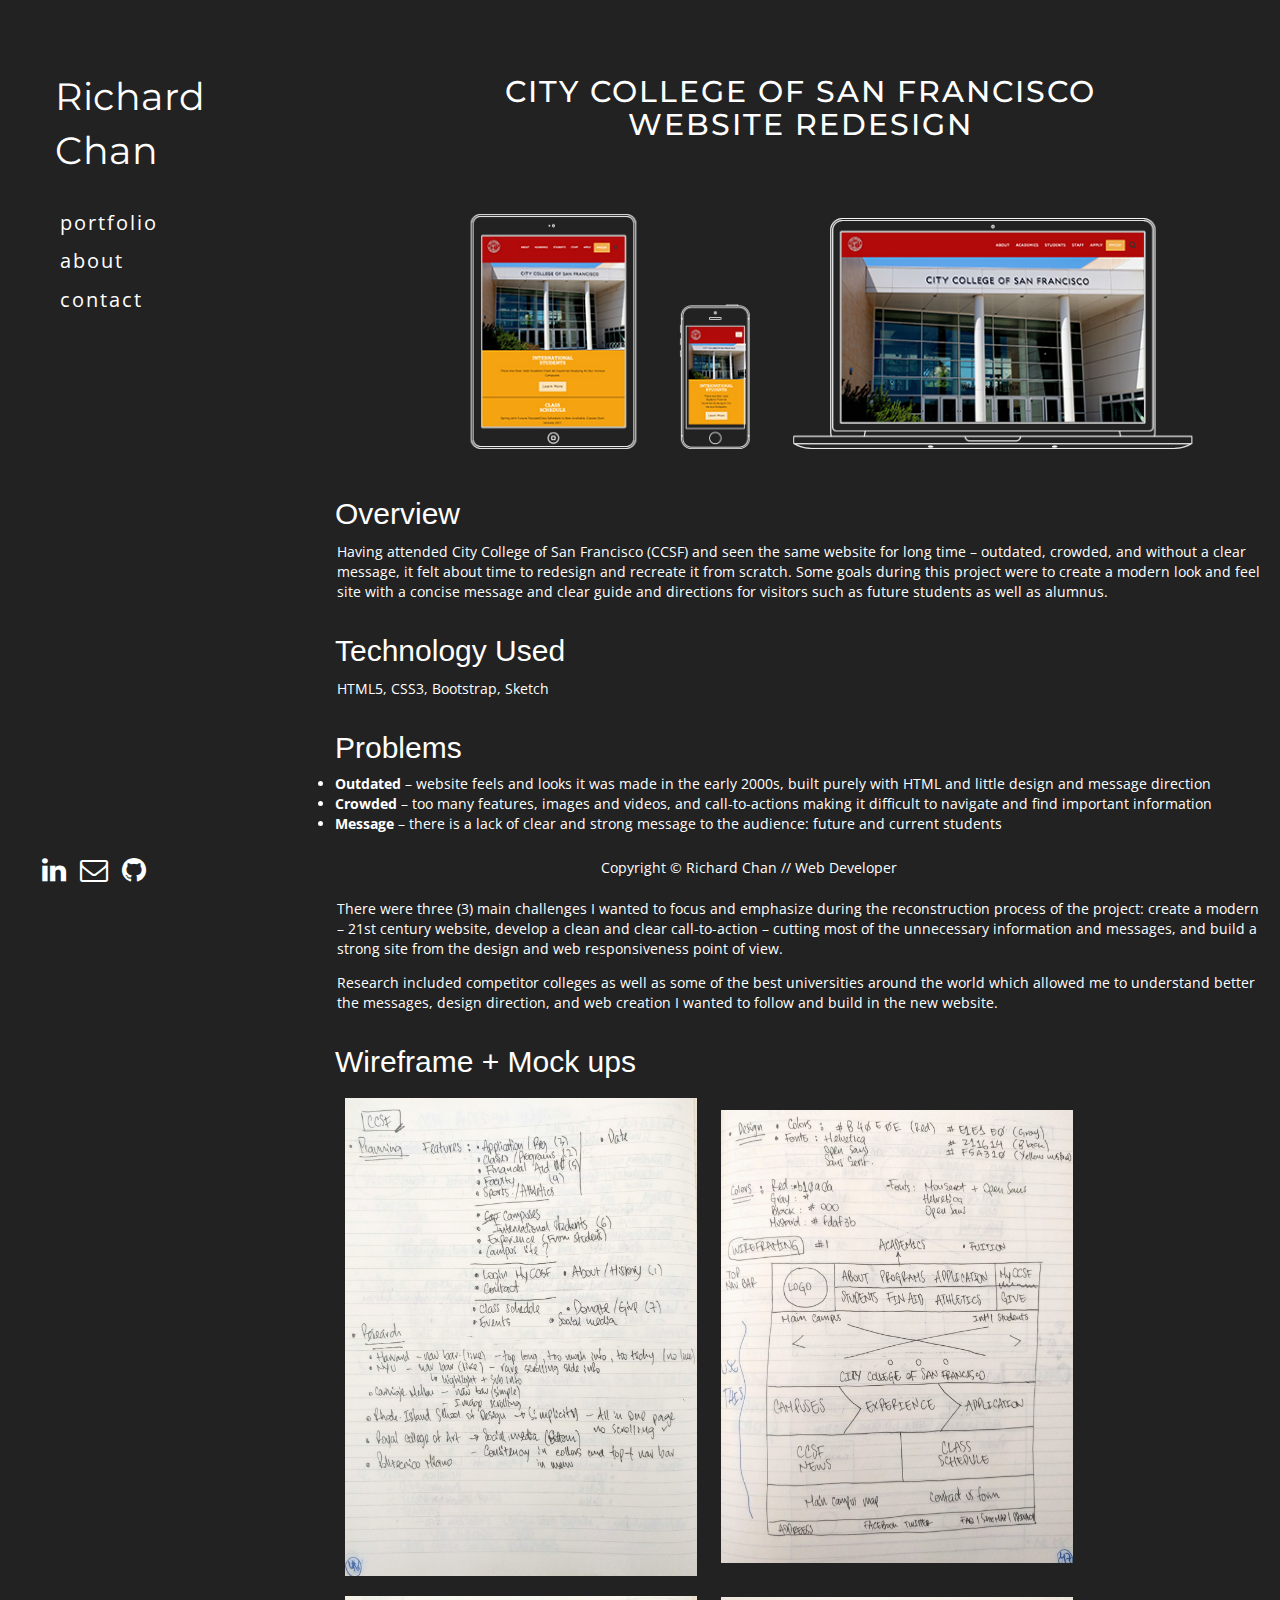
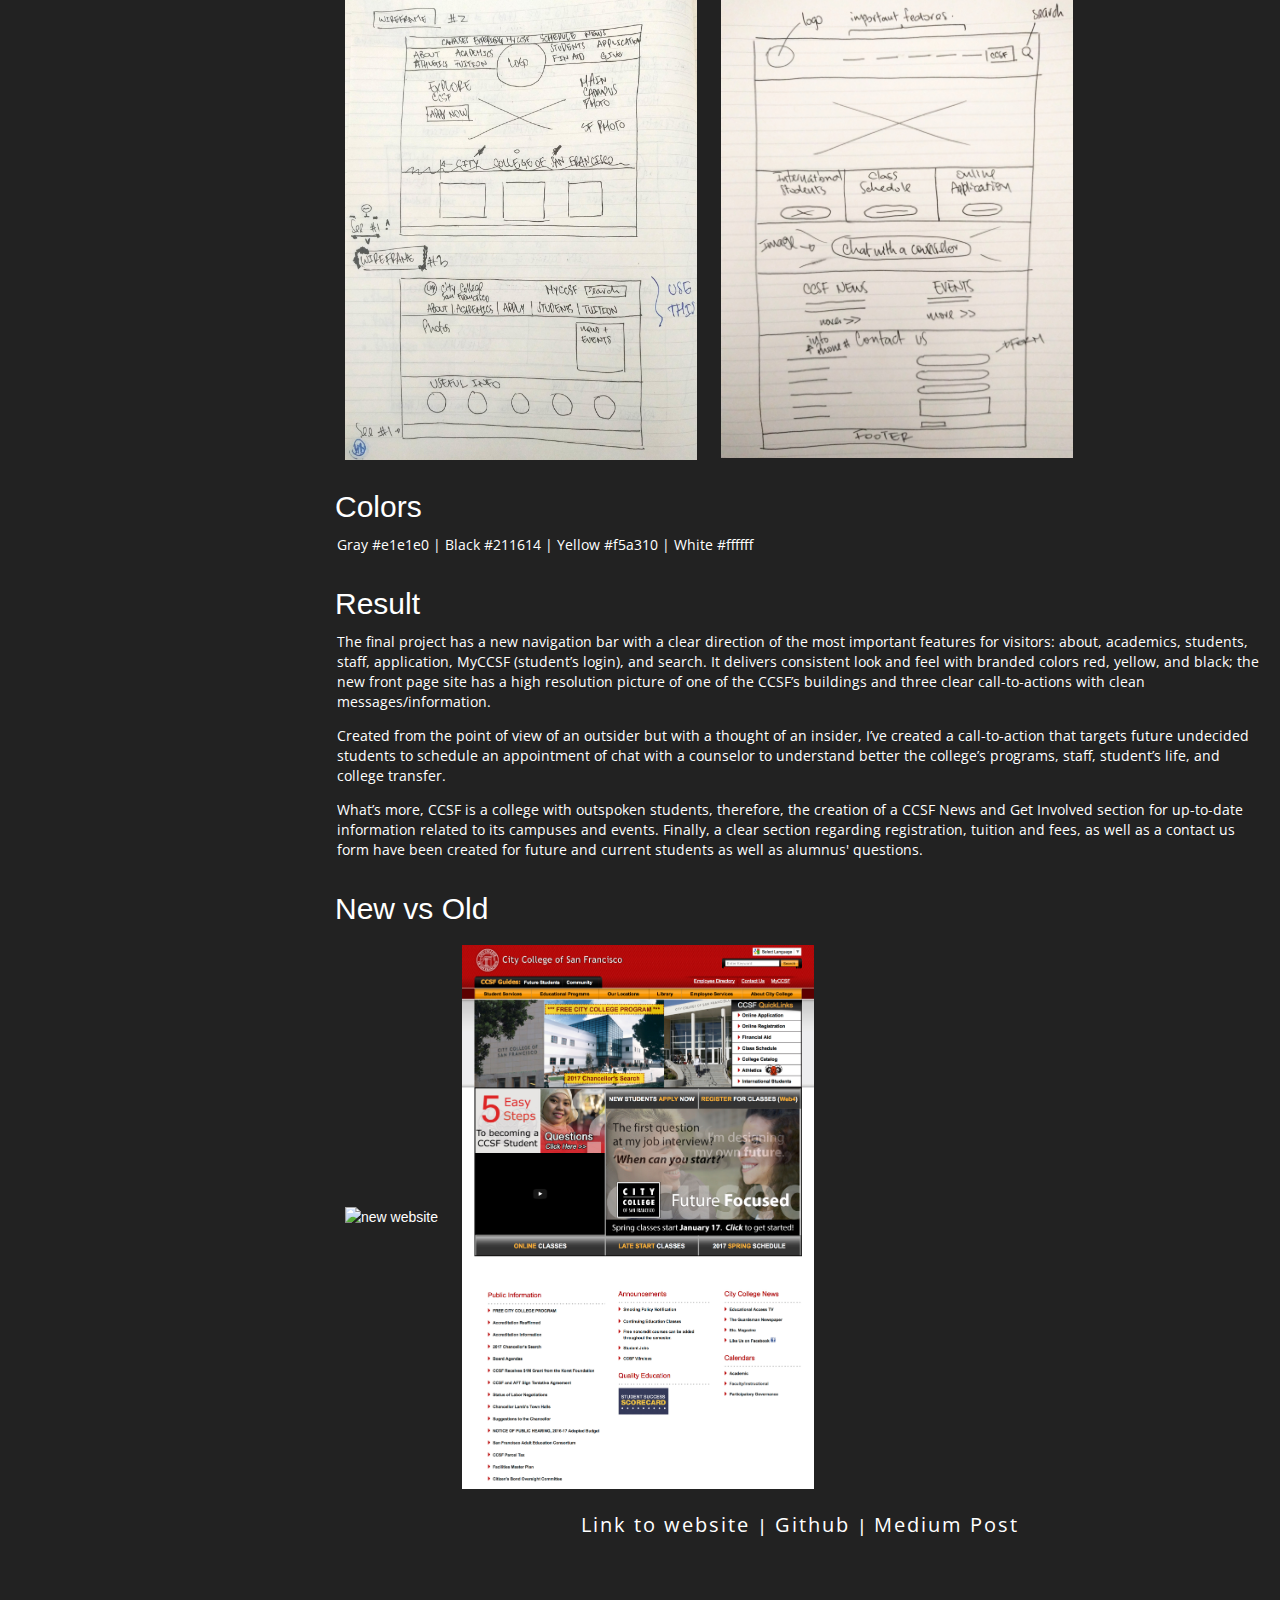
==== ccsf.html @ 1d8e5733 "first commit" ====
<!doctype html>

<html lang="en">

<head>
	
	<meta name="Portfolio Website" content="Work">
  	<meta name="Richard Chan" content="Projects">
	<meta name="viewport" content="width=device-width, initial-scale=1">
	<meta charset="utf-8">

	<!-- Web icon -->
	<link rel="icon" sizes="192x192" href="images/logo.png">

	<!-- Mobile Chrome theme color -->
	<meta name="theme-color" content="#FFFF00">

	<!-- Main CSS Stylesheet -->
	<link href="css/main.css" rel="stylesheet">

	<!-- Montserrat and Open Sans -->
	<link href="https://fonts.googleapis.com/css?family=Montserrat:400,700|Open+Sans:400,600,700" rel="stylesheet">

	<!-- CSS Bootstrap -->
	<link href="https://maxcdn.bootstrapcdn.com/bootstrap/3.3.7/css/bootstrap.min.css" rel="stylesheet" integrity="sha384-BVYiiSIFeK1dGmJRAkycuHAHRg32OmUcww7on3RYdg4Va+PmSTsz/K68vbdEjh4u" crossorigin="anonymous">
	
	<!-- Font Awesome -->
	<link href="https://maxcdn.bootstrapcdn.com/font-awesome/4.7.0/css/font-awesome.min.css" rel="stylesheet" integrity="sha384-wvfXpqpZZVQGK6TAh5PVlGOfQNHSoD2xbE+QkPxCAFlNEevoEH3Sl0sibVcOQVnN" crossorigin="anonymous">

	<!-- Site Title -->
	<title>CCSF | Richard Chan | Front-end Developer</title>

</head>

<body>
	<div class="container-fluid">
	
		<!-- Side Nav Bar -->
		<div class="row" id="banner">
			<div class="col-sm-12 col-md-3">
				<div class="sidebar">
					<nav class="nav-bar">
						<ul id="list">
							<li id="logo"><a href="http://richardchan.me/" style="text-decoration: none;">Richard Chan</a></li>
							<li><a href="http://richardchan.me/" class="top-nav">portfolio</a></li>
							<li><a href="http://richardchan.me/about.html" class="top-nav">about</a></li>
							<li><a href="mailto:richardchanme@gmail.com" class="top-nav">contact</a></li>
						</ul>
					</nav>
				</div>
			</div>
		
		<!-- Portfolio Work -->
		<main class="col-sm-12 col-md-9">
			<div class="row">
				<div class="title col-md-12">
					<h2>City College of San Francisco<br>Website Redesign</h2>
				</div>
			</div>
			<div class="work">
				<div class="row">
					<section class="col-md-12">
						<a href="ccsf/index.html" target="_blank"><img src="images/ccsf-redesign.jpg" class="portfolio img-responsive text-center" alt="city college of san francisco website redesign"></a>
					
						<h2>Overview</h2>
						<p class="text">Having attended <a href="http://www.ccsf.edu/" target="_blank">City College of San Francisco</a> (CCSF) and seen the same website for long time – outdated, crowded, and without a clear message, it felt about time to redesign and recreate it from scratch. Some goals during this project were to create a modern look and feel site with a concise message and clear guide and directions for visitors such as future students as well as alumnus.</p>

						<h2>Technology Used</h2>
						<p class="text">HTML5, CSS3, Bootstrap, Sketch</p>

						<h2>Problems</h2>
						<li class="text"><strong>Outdated</strong> – website feels and looks it was made in the early 2000s, built purely with HTML and little design and message direction</li>
						<li class="text"><strong>Crowded</strong> – too many features, images and videos, and call-to-actions making it difficult to navigate and find important information</li>
						<li class="text"><strong>Message</strong> – there is a lack of clear and strong message to the audience: future and current students</li>
						
						
						<h2>Process / Challenges </h2>
						<p class="text">There were three (3) main challenges I wanted to focus and emphasize during the reconstruction process of the project: create a modern – 21st century website, develop a clean and clear call-to-action – cutting most of the unnecessary information and messages, and build a strong site from the design and web responsiveness point of view.</p>

						<p class="text">Research included competitor colleges as well as some of the best universities around the world which allowed me to understand better the messages, design direction, and web creation I wanted to follow and build in the new website.</p>

						<h2>Wireframe + Mock ups</h2>
						<img src="images/research.jpg" class="wireframe" alt="research">
						<img src="images/wire1.jpg" class="wireframe" alt="wireframing">
						<img src="images/wire2.jpg" class="wireframe" alt="wireframing">
						<img src="images/wire-final.jpg" class="wireframe" alt="final wireframing">
						
						<h2>Colors</h2>
						<p class="text"><span class="gray">Gray #e1e1e0</span> | <span class="black">Black #211614</span> | <span class="yellow">Yellow #f5a310</span> | <span class="white">White #ffffff</span></p>

						<h2>Result</h2>
						<p class="text">The final project has a new navigation bar with a clear direction of the most important features for visitors: about, academics, students, staff, application, MyCCSF (student’s login), and search. It delivers consistent look and feel with branded colors red, yellow, and black; the new front page site has a high resolution picture of one of the CCSF’s buildings and three clear call-to-actions with clean messages/information.</p>

						<p class="text">Created from the point of view of an outsider but with a thought of an insider, I’ve created a call-to-action that targets future undecided students to schedule an appointment of chat with a counselor to understand better the college’s programs, staff, student’s life, and college transfer.</p>

						<p class="text">What’s more, CCSF is a college with outspoken students, therefore, the creation of a CCSF News and Get Involved section for up-to-date information related to its campuses and events. Finally, a clear section regarding registration, tuition and fees, as well as a contact us form have been created for future and current students as well as alumnus' questions.</p>

						<h2>New vs Old</h2>

						<img src="images/ccsf-sketch.jpg" class="wireframe" alt="new website">
						<img src="images/ccsf-old.jpg" class="wireframe" alt="old website">

						<h4 class="text-center"><a href="index.html" class="top-nav">Link to website</a> | <a href="" class="top-nav" target="_blank">Github</a> | <a href="https://medium.com/@rchrdchn/project-week-1-ccsf-website-redesign-8b1d3a62e851#.1w3ezwo2z" class="top-nav" target="_blank">Medium Post</a></h4>
						</section>
				</div>

			</div>
		
		</main>

		</div>

		<!-- Footer -->
		<footer class="row navbar-fixed-bottom" id="info">
			<div class="social-media footer col-xs-12 col-sm-12 col-md-2">
				<a href="https://www.linkedin.com/in/rchrdchn" target="_blank" class="fav-icons"> <i class="fa fa-linkedin fa-2x" aria-hidden="true"></i></a>
				<a href="mailto:richardchanme@gmail.com" class="fav-icons"><i class="fa fa-envelope-o fa-2x" aria-hidden="true">
				</i></a>
				<a href="https://github.com/rchrdchn" target="_blank" class="fav-icons"><i class="fa fa-github fa-2x" aria-hidden="true"></i></a>
			</div>
			<div class="footer col-xs-12 col-sm-12 col-md-10">
				<p>Copyright © Richard Chan // Web Developer</p>
			</div>
		</footer>
	</div>
</body>

</html>
---- css/main.css ----
* {
    background-color: #222;
    color: #fff !important;
    box-sizing: border-box;
}

#logo {
    font-family: "Montserrat", Helvetica, sans-serif;
    font-size: 38px;
    font-weight: 400;
    text-align: left;
    padding-bottom: 25px;
    padding-top: 25px;
    letter-spacing: 0.5px;
    display: inline-block;
}

/* Side Nav Bar action and function  */

.top-nav {
    display: inline-block;
    position: relative;
    padding: 5px;
    text-align: left;
    text-decoration: none !important;
    padding-bottom: 5px;
    font-family: "Open Sans", Helvetica, sans-serif;
    font-size: 20px;
    font-weight: 400;
    letter-spacing: 2px;
}

.top-nav:before {
    content: '';
    display: block;
    position: absolute;
    left: 0;
    bottom: 0;
    height: 3px;
    width: 0;
    transition: width 0s ease, background .5s ease;
}

.top-nav:after {
    content: '';
    display: block;
    position: absolute;
    right: 0;
    bottom: 0;
    height: 3px;
    width: 0;
    background: #FFFF00;
    transition: width .5s ease;
}

.top-nav:hover:before {
    width: 100%;
    background: #FFFF00;
    transition: width .7s ease;
    text-decoration: none;
}

.top-nav:hover:after {
    width: 100%;
    background: transparent;
    transition: all 0s ease;
    text-decoration: none;
}

ul {
    position: relative;
    list-style-type: none;
    text-align: left;
    margin: 0px;
    padding: 45px 0px 10px 40px;
    display: block;
    height: 100%;
}

/* PROJECT EXPLAINATION */

.title {
    font-family: "Montserrat", Helvetica, sans-serif;
    font-size: 38px;
    font-weight: 400;
    text-align: center;
    text-transform: uppercase;
    letter-spacing: 2px;
    padding: 55px 15px 35px 15px;
}

.work {
    margin-bottom: 150px;
}

.gray:hover {
    background-color: #e1e1e0;
}

.black:hover {
    background-color: #211614;
}

.yellow:hover {
    background-color: #f5a310;
}

.white:hover {
    background-color: #ffffff;
}

.text {
    font-family: "Open Sans", sans-serif;
}

.wireframe {
    width: 40%;
    padding: 10px;
}

/* Footer */

.social-media {
    position: fixed;
}

.fav-icons {
    padding-left: 5px;
    padding-right: 5px;
}

.footer {
    text-align: center;
    font-family: "Open Sans", Helvetica, sans-serif;
    padding: 1rem;
    position: absolute;
    width: 100%;
}

p {
    font-family: "Open Sans", Helvetica, sans-serif;
    display: inline-block;
    padding: 2px;
    text-align: left;
}

/* About Page look */

.highlight {
    color: #FFFF00 !important;
    font-size: 18px;
    letter-spacing: 0.5px;
}

.about-description {
    font-family: "Open Sans", Helvetica, sans-serif;
    font-size: 16px;
    text-align: left;
    padding-bottom: 8px;
    display: inline-block;
}

.button__text {
    font-size: 18px !important;
    font-family: "Open Sans", Helvetica, sans-serif;
    letter-spacing: 0.5px;
}


/* Media Query at 992px */
@media only screen and (max-width:992px) {
    
    body {
        margin-right: auto;
        margin-left: auto;
        box-sizing: border-box !important;
        overflow-x: hidden;
    }

    #list {
        text-align: center;
    }

    /* #showcase {
        width: 100%;
    } */

    /* #info {
        width: 100%;
    } */

    .portfolio {
        margin: 0 auto;
        display: block;
    }

    .portfolio-desc {
        display: block;
        text-align: center;
    }

    ul {
        padding-left: 0;
    }
    
    /* About Page */

    .about-picture {
        margin: 0 auto;
        display: block;
        padding-bottom: 15px;
    }
}
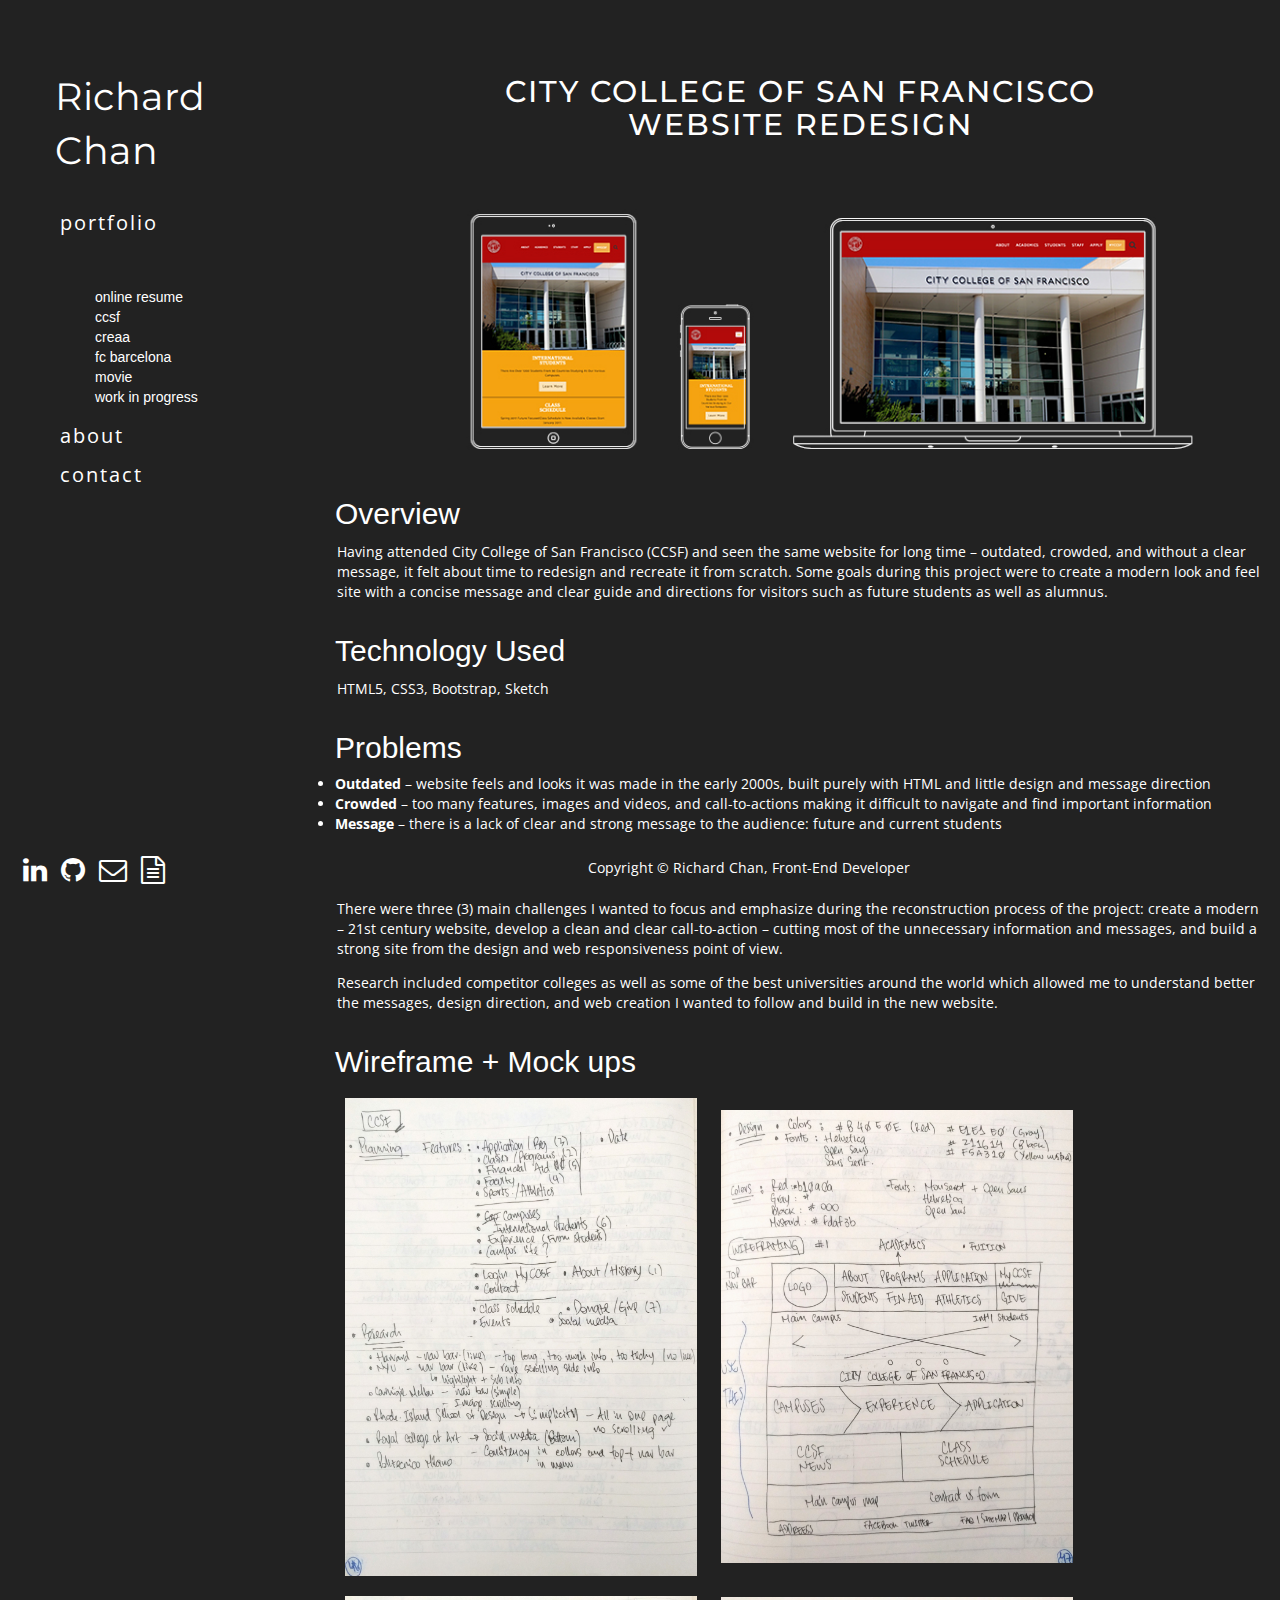
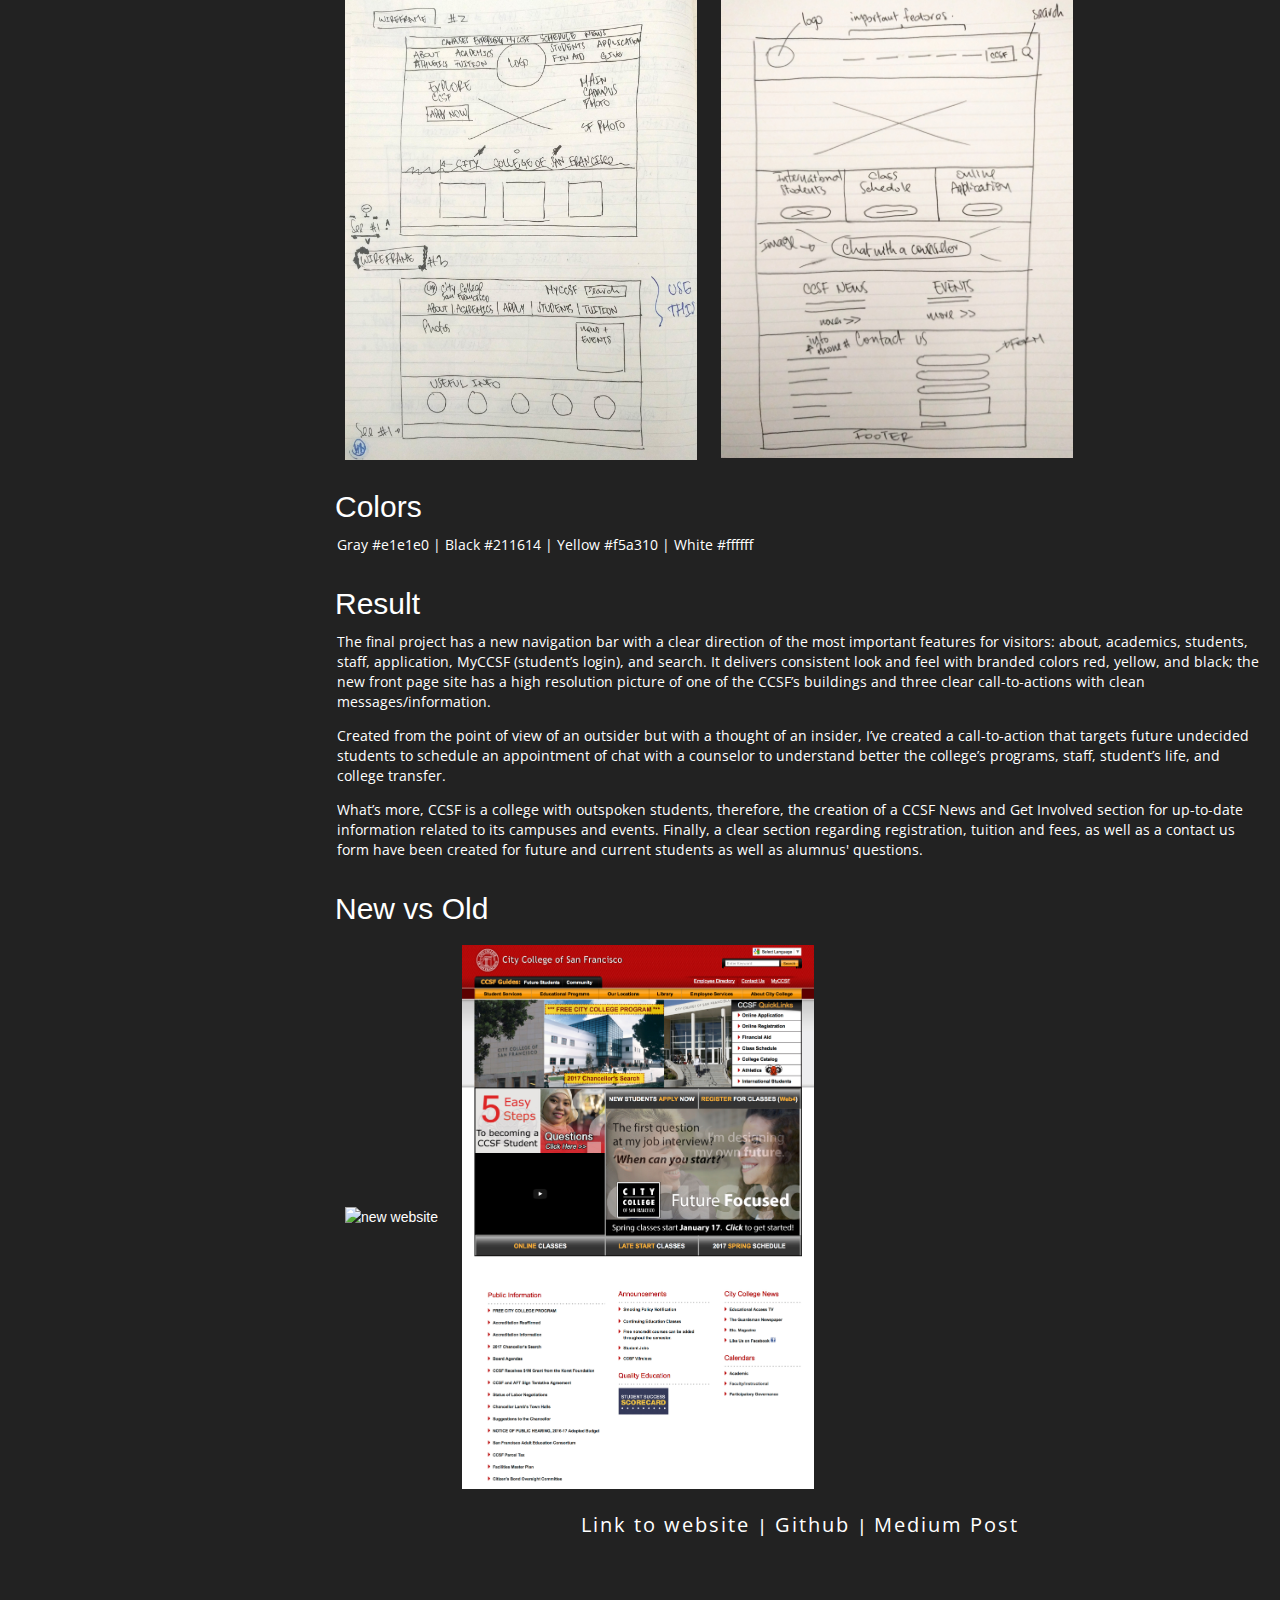
==== commit fbfc2597: "Add files via upload" ====
--- a/ccsf.html
+++ b/ccsf.html
@@ -1,3 +1,4 @@
+
 <!doctype html>
 
 <html lang="en">
@@ -17,6 +18,9 @@
 
 	<!-- Main CSS Stylesheet -->
 	<link href="css/main.css" rel="stylesheet">
+
+	<!-- ANIMATE CSS Stylesheet -->
+	<link href="css/animate.css" rel="stylesheet" media="all">
 
 	<!-- Montserrat and Open Sans -->
 	<link href="https://fonts.googleapis.com/css?family=Montserrat:400,700|Open+Sans:400,600,700" rel="stylesheet">
@@ -41,17 +45,25 @@
 				<div class="sidebar">
 					<nav class="nav-bar">
 						<ul id="list">
-							<li id="logo"><a href="http://richardchan.me/" style="text-decoration: none;">Richard Chan</a></li>
-							<li><a href="http://richardchan.me/" class="top-nav">portfolio</a></li>
-							<li><a href="http://richardchan.me/about.html" class="top-nav">about</a></li>
-							<li><a href="mailto:richardchanme@gmail.com" class="top-nav">contact</a></li>
+							<li id="logo" class="animated fadeInDown"><a href="http://richardchan.me/" style="text-decoration: none;">Richard Chan</a></li>
+							<li><a href="http://richardchan.me/" class="top-nav animated fadeIn">portfolio</a></li>
+								<ul id="top-projects" class="animated fadeIn">
+									<li class="top-nav-project"><a href="online-resume.html">online resume</a></li>
+									<li class="top-nav-project"><a href="ccsf/ccsf.html">ccsf</a></li>
+									<li class="top-nav-project"><a href="creaa/index.html">creaa</a></li>
+									<li class="top-nav-project"><a href="tribute/index.html">fc barcelona</a></li>
+									<li class="top-nav-project"><a href="movie/index.html">movie</a></li>
+									<li class="top-nav-project"><a href="#">work in progress</a></li>
+								</ul>
+							<li><a href="about.html" class="top-nav animated fadeIn">about</a></li>
+							<li><a href="mailto:richardchanme@gmail.com" class="top-nav animated fadeIn">contact</a></li>
 						</ul>
 					</nav>
 				</div>
 			</div>
 		
 		<!-- Portfolio Work -->
-		<main class="col-sm-12 col-md-9">
+		<main class="col-sm-12 col-md-9 animated fadeIn">
 			<div class="row">
 				<div class="title col-md-12">
 					<h2>City College of San Francisco<br>Website Redesign</h2>
@@ -60,7 +72,7 @@
 			<div class="work">
 				<div class="row">
 					<section class="col-md-12">
-						<a href="ccsf/index.html" target="_blank"><img src="images/ccsf-redesign.jpg" class="portfolio img-responsive text-center" alt="city college of san francisco website redesign"></a>
+						<a href="index.html" target="_blank"><img src="images/ccsf-redesign.jpg" class="portfolio img-responsive text-center" alt="city college of san francisco website redesign"></a>
 					
 						<h2>Overview</h2>
 						<p class="text">Having attended <a href="http://www.ccsf.edu/" target="_blank">City College of San Francisco</a> (CCSF) and seen the same website for long time – outdated, crowded, and without a clear message, it felt about time to redesign and recreate it from scratch. Some goals during this project were to create a modern look and feel site with a concise message and clear guide and directions for visitors such as future students as well as alumnus.</p>
@@ -97,10 +109,10 @@
 
 						<h2>New vs Old</h2>
 
-						<img src="images/ccsf-sketch.jpg" class="wireframe" alt="new website">
-						<img src="images/ccsf-old.jpg" class="wireframe" alt="old website">
+						<a href="index.html" target="_blank"><img src="images/ccsf-sketch.jpg" class="wireframe" alt="new website"></a>
+						<a href="http://www.ccsf.edu/" target="_blank"><img src="images/ccsf-old.jpg" class="wireframe" alt="old website"></a>
 
-						<h4 class="text-center"><a href="index.html" class="top-nav">Link to website</a> | <a href="" class="top-nav" target="_blank">Github</a> | <a href="https://medium.com/@rchrdchn/project-week-1-ccsf-website-redesign-8b1d3a62e851#.1w3ezwo2z" class="top-nav" target="_blank">Medium Post</a></h4>
+						<h4 class="text-center"><a href="index.html" class="top-nav" target="_blank">Link to website</a> | <a href="https://github.com/rchrdchn/ccsf-website-redesign" class="top-nav" target="_blank">Github</a> | <a href="https://medium.com/@rchrdchn/project-week-1-ccsf-website-redesign-8b1d3a62e851#.1w3ezwo2z" class="top-nav" target="_blank">Medium Post</a></h4>
 						</section>
 				</div>
 
@@ -114,12 +126,14 @@
 		<footer class="row navbar-fixed-bottom" id="info">
 			<div class="social-media footer col-xs-12 col-sm-12 col-md-2">
 				<a href="https://www.linkedin.com/in/rchrdchn" target="_blank" class="fav-icons"> <i class="fa fa-linkedin fa-2x" aria-hidden="true"></i></a>
+				<a href="https://github.com/rchrdchn" target="_blank" class="fav-icons"><i class="fa fa-github fa-2x" aria-hidden="true"></i></a>
 				<a href="mailto:richardchanme@gmail.com" class="fav-icons"><i class="fa fa-envelope-o fa-2x" aria-hidden="true">
 				</i></a>
-				<a href="https://github.com/rchrdchn" target="_blank" class="fav-icons"><i class="fa fa-github fa-2x" aria-hidden="true"></i></a>
+				<a href="images/RichardChanResume17.pdf" target="_blank" class="fav-icons"><i class="fa fa-file-text-o fa-2x" aria-hidden="true"></i></a>
 			</div>
+
 			<div class="footer col-xs-12 col-sm-12 col-md-10">
-				<p>Copyright © Richard Chan // Web Developer</p>
+				<p class="footer-text">Copyright © Richard Chan, Front-End Developer</p>
 			</div>
 		</footer>
 	</div>
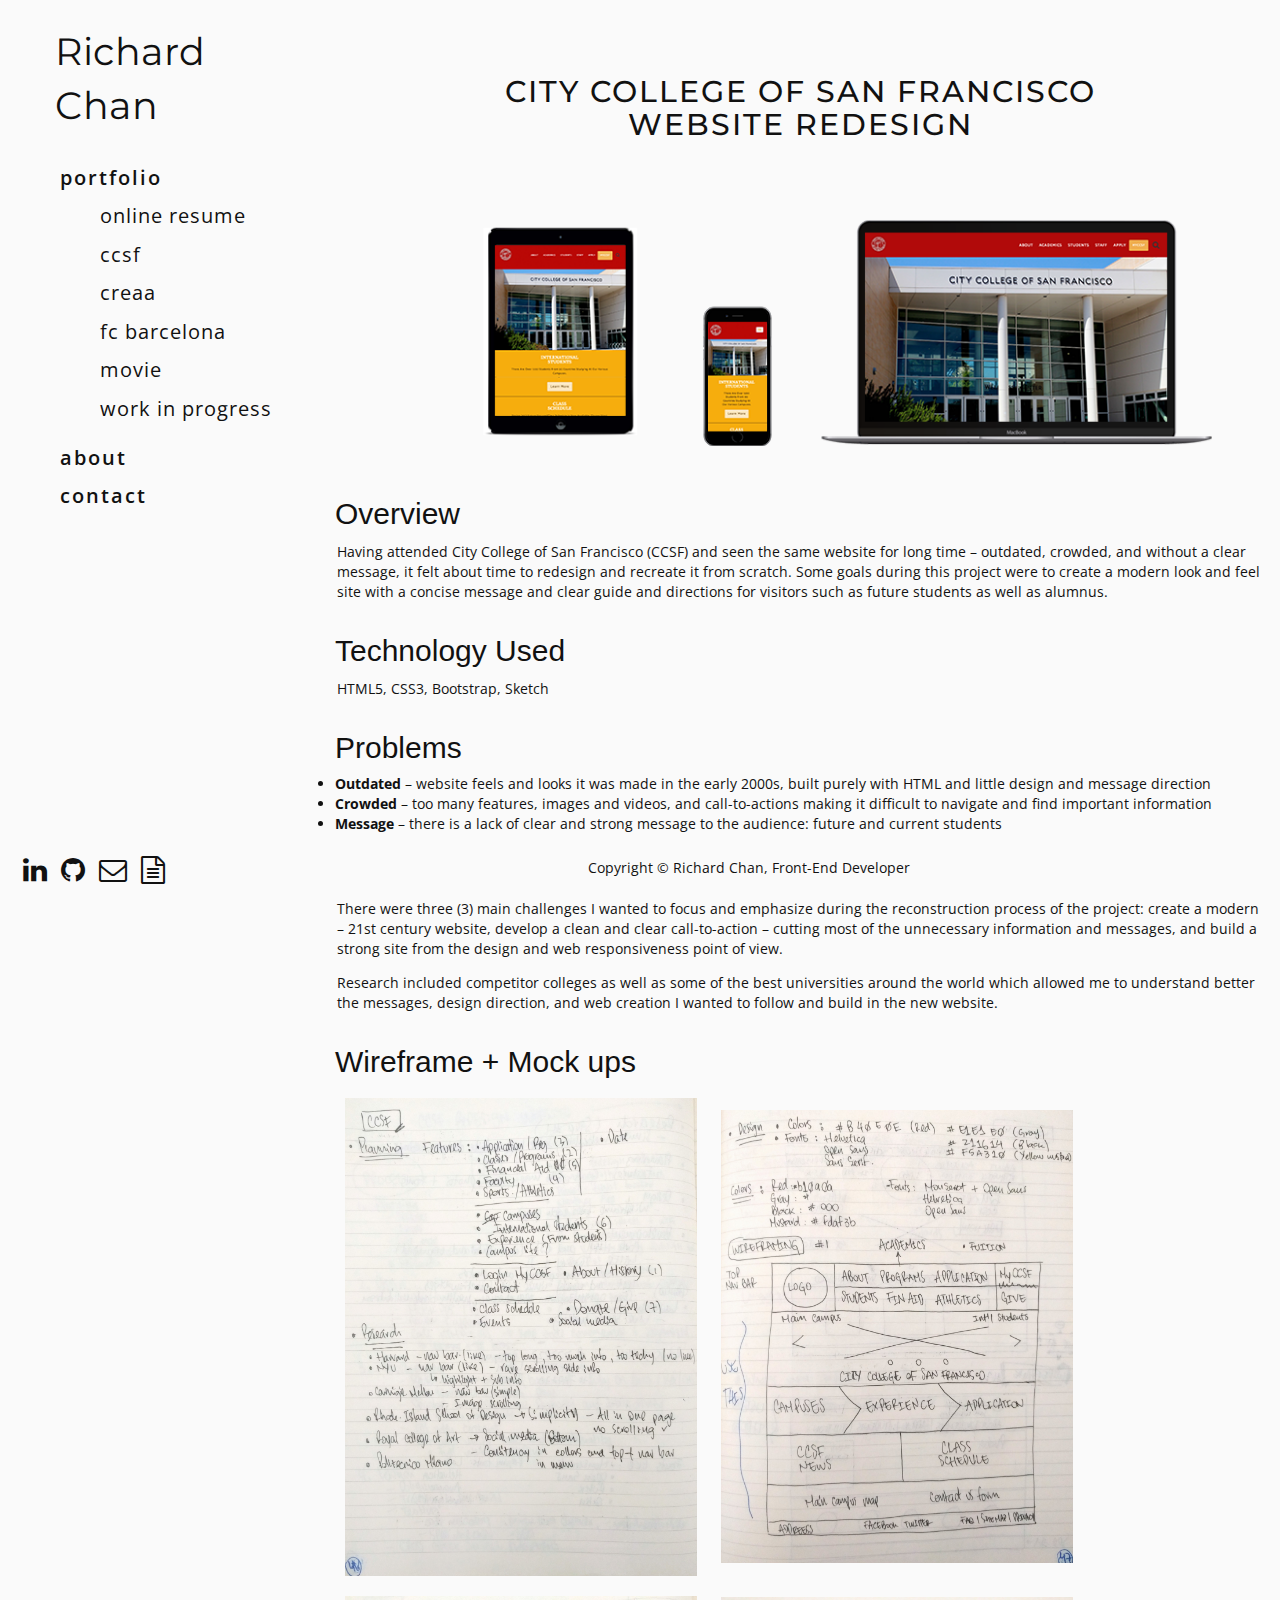
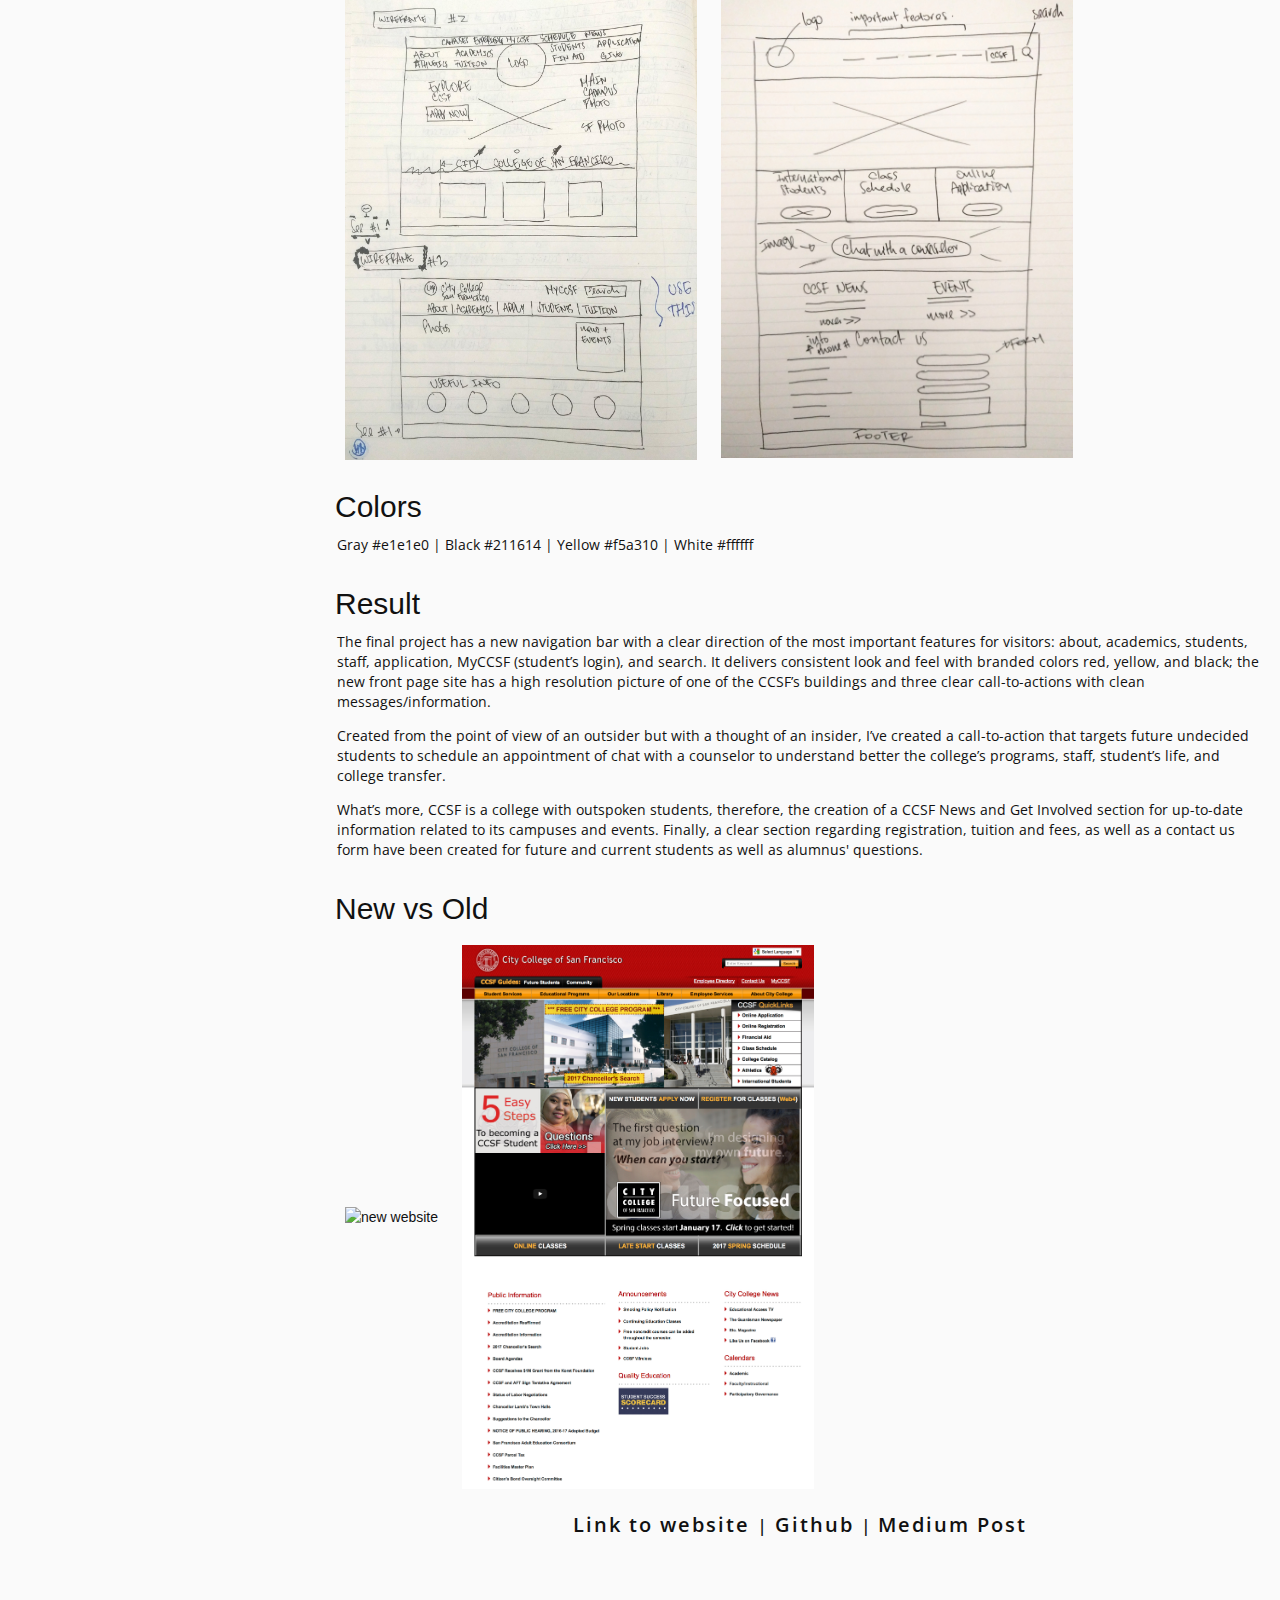
==== commit bf273a24: "Add files via upload" ====
--- a/ccsf.html
+++ b/ccsf.html
@@ -15,6 +15,17 @@
 
 	<!-- Mobile Chrome theme color -->
 	<meta name="theme-color" content="#FFFF00">
+
+	<script>
+	  (function(i,s,o,g,r,a,m){i['GoogleAnalyticsObject']=r;i[r]=i[r]||function(){
+	  (i[r].q=i[r].q||[]).push(arguments)},i[r].l=1*new Date();a=s.createElement(o),
+	  m=s.getElementsByTagName(o)[0];a.async=1;a.src=g;m.parentNode.insertBefore(a,m)
+	  })(window,document,'script','https://www.google-analytics.com/analytics.js','ga');
+
+	  ga('create', 'UA-41026855-2', 'auto');
+	  ga('send', 'pageview');
+
+	</script>
 
 	<!-- Main CSS Stylesheet -->
 	<link href="css/main.css" rel="stylesheet">
@@ -48,14 +59,14 @@
 							<li id="logo" class="animated fadeInDown"><a href="http://richardchan.me/" style="text-decoration: none;">Richard Chan</a></li>
 							<li><a href="http://richardchan.me/" class="top-nav animated fadeIn">portfolio</a></li>
 								<ul id="top-projects" class="animated fadeIn">
-									<li class="top-nav-project"><a href="online-resume.html">online resume</a></li>
-									<li class="top-nav-project"><a href="ccsf/ccsf.html">ccsf</a></li>
-									<li class="top-nav-project"><a href="creaa/index.html">creaa</a></li>
-									<li class="top-nav-project"><a href="tribute/index.html">fc barcelona</a></li>
-									<li class="top-nav-project"><a href="movie/index.html">movie</a></li>
+									<li class="top-nav-project"><a href="http://richardchan.me/online-resume/online-resume.html">online resume</a></li>
+									<li class="top-nav-project"><a href="#">ccsf</a></li>
+									<li class="top-nav-project"><a href="http://richardchan.me/creaa/creaa.html">creaa</a></li>
+									<li class="top-nav-project"><a href="http://richardchan.me/tribute/index.html" target="_blank">fc barcelona</a></li>
+									<li class="top-nav-project"><a href="http://richardchan.me/movie/index.html target="_blank"">movie</a></li>
 									<li class="top-nav-project"><a href="#">work in progress</a></li>
 								</ul>
-							<li><a href="about.html" class="top-nav animated fadeIn">about</a></li>
+							<li><a href="http://richardchan.me/about.html" class="top-nav animated fadeIn">about</a></li>
 							<li><a href="mailto:richardchanme@gmail.com" class="top-nav animated fadeIn">contact</a></li>
 						</ul>
 					</nav>
--- a/css/main.css
+++ b/css/main.css
@@ -1,6 +1,6 @@
 * {
-    background-color: #222;
-    color: #fff !important;
+    background-color: #fafafa;
+    color: #111 !important;
     box-sizing: border-box;
 }
 
@@ -16,7 +16,6 @@
 }
 
 /* Side Nav Bar action and function  */
-
 .top-nav {
     display: inline-block;
     position: relative;
@@ -26,7 +25,7 @@
     padding-bottom: 5px;
     font-family: "Open Sans", Helvetica, sans-serif;
     font-size: 20px;
-    font-weight: 400;
+    font-weight: 600;
     letter-spacing: 2px;
 }
 
@@ -38,7 +37,7 @@
     bottom: 0;
     height: 3px;
     width: 0;
-    transition: width 0s ease, background .5s ease;
+    transition: width 0s ease, background 1s ease;
 }
 
 .top-nav:after {
@@ -49,13 +48,13 @@
     bottom: 0;
     height: 3px;
     width: 0;
-    background: #FFFF00;
-    transition: width .5s ease;
+    background: #607D8B;
+    transition: width 1s ease;
 }
 
 .top-nav:hover:before {
     width: 100%;
-    background: #FFFF00;
+    background: #607D8B;
     transition: width .7s ease;
     text-decoration: none;
 }
@@ -67,16 +66,27 @@
     text-decoration: none;
 }
 
+.top-nav-project {
+    position: relative;
+    padding: 5px;
+    text-align: left;
+    padding-bottom: 5px;
+    font-family: "Open Sans", Helvetica, sans-serif;
+    font-size: 20px;
+    font-weight: 400;
+    letter-spacing: 1px;
+    color: #37474F !important;
+}
+
 ul {
     position: relative;
     list-style-type: none;
     text-align: left;
     margin: 0px;
-    padding: 45px 0px 10px 40px;
+    padding: 0px 0px 10px 40px;
     display: block;
     height: 100%;
 }
-
 /* PROJECT EXPLAINATION */
 
 .title {
